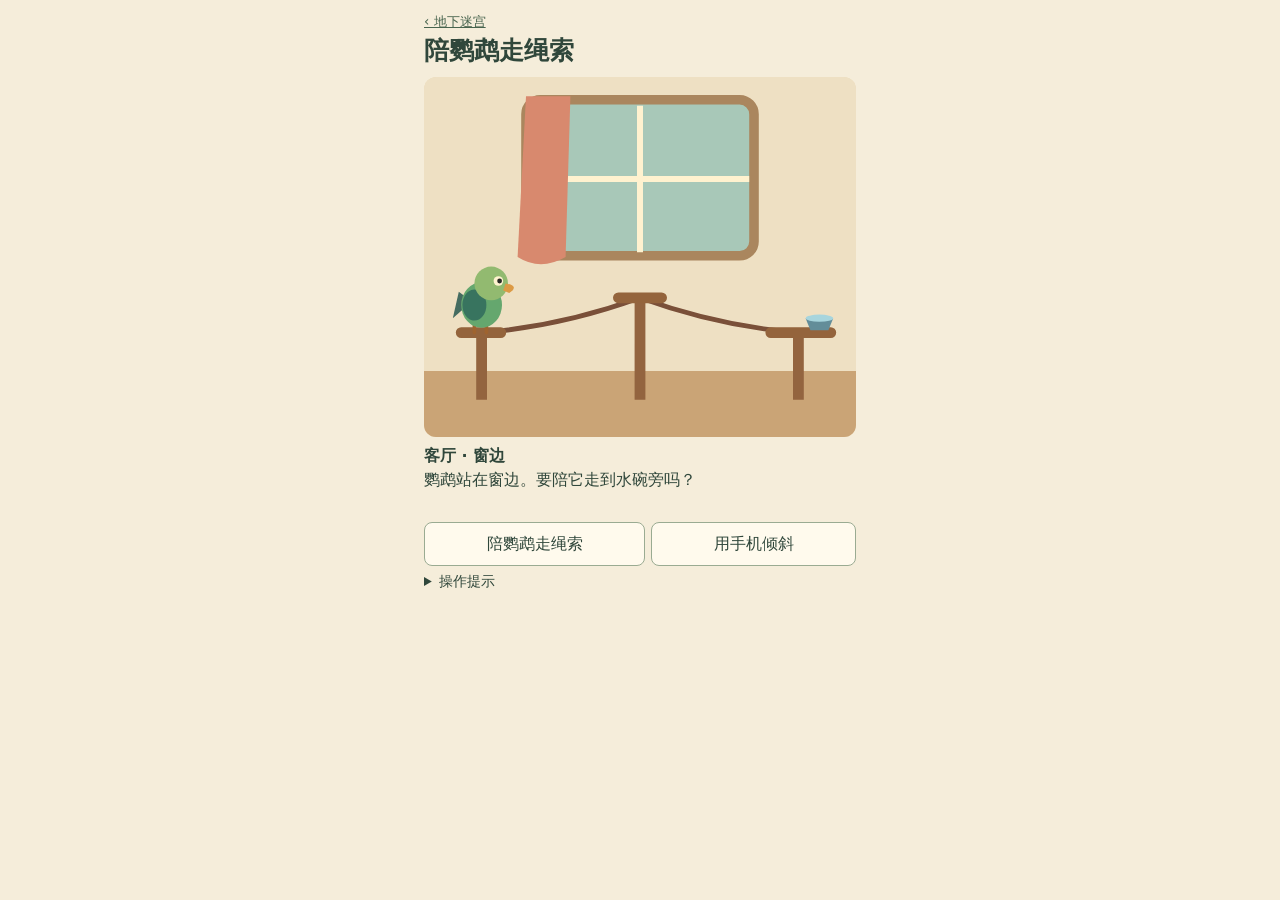
==== parrot/index.html @ d57c3cd9 "Publish parrot rope-walking demo" ====
<!doctype html>
<html lang="zh-CN">
<head>
  <meta charset="utf-8">
  <meta name="viewport" content="width=device-width,initial-scale=1">
  <title>鹦鹉走绳索 · 从家出发</title>
  <link rel="stylesheet" href="style.css">
  <script src="game.js" defer></script>
</head>
<body>
<main>
  <header><a href="../">‹ 地下迷宫</a><h1>陪鹦鹉走绳索</h1></header>
  <svg id="scene" viewBox="0 0 360 300" aria-label="窗边的鹦鹉、两段绳索和终点的水碗" role="img">
    <rect width="360" height="300" fill="#eee0c3"/>
    <path d="M0 245H360V300H0" fill="#caa476"/>
    <rect x="85" y="19" width="190" height="130" rx="12" fill="#a8c8b8" stroke="#aa865e" stroke-width="8"/>
    <path d="M180 24V146M90 85H271" stroke="#fff2cf" stroke-width="5"/>
    <path id="curtain" d="M85 16H122L118 150Q97 162 78 150Z" fill="#d8896e"/>
    <path d="M48 217V269M180 188V269M312 217V269" stroke="#93643f" stroke-width="9"/>
    <path id="rope" d="M48 213Q115 204 180 184Q245 204 312 213" fill="none" stroke="#7a5039" stroke-width="4"/>
    <path d="M31 213H64M162 184H198M289 213H339" stroke="#94643c" stroke-width="9" stroke-linecap="round"/>
    <path d="M318 201H341L337 211H322Z" fill="#638d99"/><ellipse cx="329.5" cy="201" rx="11.5" ry="3" fill="#a7d5dd"/>
    <g id="bird">
      <path d="M-8 -26L-24 -12L-19 -34" fill="#456c60"/>
      <path d="M-6 0v-8M4 0v-8" stroke="#9f642f" stroke-width="3" stroke-linecap="round"/>
      <ellipse cy="-23" rx="17" ry="19" fill="#65a76e"/>
      <ellipse id="wing" cx="-6" cy="-23" rx="10" ry="13" fill="#38745f"/>
      <circle cx="8" cy="-41" r="14" fill="#92ba70"/>
      <circle cx="14" cy="-43" r="4" fill="#fff3cf"/><circle cx="15" cy="-43" r="2" fill="#292a25"/>
      <path d="M20 -41Q32 -39 23 -33L18 -35" fill="#dc9a45"/>
    </g>
    <text id="arrow" x="180" y="67" text-anchor="middle"></text>
  </svg>
  <p id="progress">客厅 · 窗边</p>
  <p id="status" role="status">鹦鹉站在窗边。要陪它走到水碗旁吗？</p>
  <div id="actions" class="actions"></div>
  <div id="controls" class="actions" hidden>
    <button type="button" id="left" aria-label="向左扶稳">← 向左扶</button>
    <button type="button" id="right" aria-label="向右扶稳">向右扶 →</button>
  </div>
  <details><summary>操作提示</summary><p>鹦鹉往左歪，就向右扶。手机倾斜模式下，竖屏、屏幕朝上，像端小托盘一样轻轻倾斜。按钮可按住，电脑也可长按方向键。</p></details>
</main>
</body>
</html>
---- parrot/style.css ----
* { box-sizing: border-box; }
[hidden] { display: none !important; }
body { margin: 0; background: #f5edda; color: #30473b; font: 16px/1.4 system-ui, sans-serif; }
main { max-width: 460px; margin: auto; padding: 10px 14px; }
header a { color: #48644e; font-size: .84rem; }
h1 { margin: 2px 0 8px; font-size: 1.55rem; }
#scene { display: block; width: 100%; max-height: 43dvh; border-radius: 12px; background: #eee0c3; }
#arrow { fill: #633b2b; font-size: 34px; font-weight: bold; }
#curtain { transform-origin: 95px 18px; }
#scene.warning #curtain, #scene.gust #curtain { animation: ripple .45s ease-in-out infinite alternate; }
#scene.gust #wing { animation: flap .18s ease-in-out infinite alternate; transform-origin: -6px -23px; }
@keyframes ripple { to { transform: skewX(14deg); } }
@keyframes flap { to { transform: rotate(-45deg); } }
#progress { font-weight: 700; margin: 8px 0 2px; }
#status { margin: 0 0 8px; min-height: 2.8em; }
.actions { display: flex; gap: 6px; flex-wrap: wrap; margin: 6px 0; }
button { flex: 1 1 auto; min-height: 44px; padding: 5px 9px; color: inherit; background: #fffaed; border: 1px solid #9aab92; border-radius: 8px; font: inherit; cursor: pointer; }
#controls button { background: #d9e5cd; touch-action: none; user-select: none; }
#controls button:active { background: #adc398; }
details { font-size: .86rem; }
details p { margin: 4px 0; }
@media (prefers-reduced-motion: reduce) {
  #scene #curtain, #scene #wing { animation: none; }
  #scene.warning #curtain, #scene.gust #curtain { transform: skewX(14deg); }
}
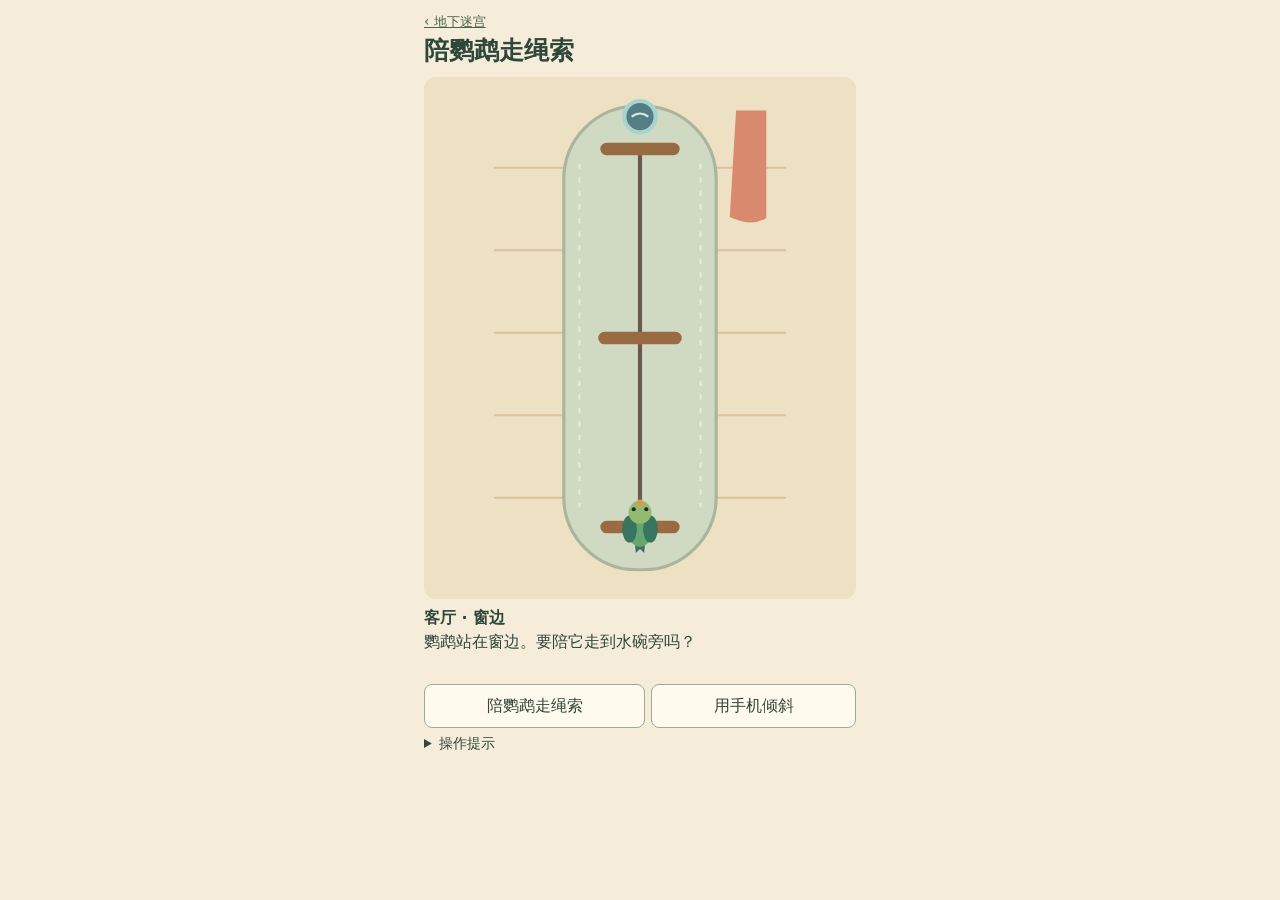
==== commit 5f269ec1: "Show the parrot rope from above and require neutral input" ====
--- a/parrot/index.html
+++ b/parrot/index.html
@@ -4,32 +4,31 @@
   <meta charset="utf-8">
   <meta name="viewport" content="width=device-width,initial-scale=1">
   <title>鹦鹉走绳索 · 从家出发</title>
-  <link rel="stylesheet" href="style.css">
-  <script src="game.js" defer></script>
+  <link rel="stylesheet" href="style.css?v=overhead">
+  <script src="game.js?v=overhead" defer></script>
 </head>
 <body>
 <main>
   <header><a href="../">‹ 地下迷宫</a><h1>陪鹦鹉走绳索</h1></header>
-  <svg id="scene" viewBox="0 0 360 300" aria-label="窗边的鹦鹉、两段绳索和终点的水碗" role="img">
-    <rect width="360" height="300" fill="#eee0c3"/>
-    <path d="M0 245H360V300H0" fill="#caa476"/>
-    <rect x="85" y="19" width="190" height="130" rx="12" fill="#a8c8b8" stroke="#aa865e" stroke-width="8"/>
-    <path d="M180 24V146M90 85H271" stroke="#fff2cf" stroke-width="5"/>
-    <path id="curtain" d="M85 16H122L118 150Q97 162 78 150Z" fill="#d8896e"/>
-    <path d="M48 217V269M180 188V269M312 217V269" stroke="#93643f" stroke-width="9"/>
-    <path id="rope" d="M48 213Q115 204 180 184Q245 204 312 213" fill="none" stroke="#7a5039" stroke-width="4"/>
-    <path d="M31 213H64M162 184H198M289 213H339" stroke="#94643c" stroke-width="9" stroke-linecap="round"/>
-    <path d="M318 201H341L337 211H322Z" fill="#638d99"/><ellipse cx="329.5" cy="201" rx="11.5" ry="3" fill="#a7d5dd"/>
+  <svg id="scene" viewBox="0 0 280 500" aria-label="从上方俯看钢丝。鹦鹉从画面下方走向上方的水碗。" role="img">
+    <rect width="280" height="500" rx="15" fill="#eee0c3"/>
+    <path d="M0 87H280M0 166H280M0 245H280M0 324H280M0 403H280" stroke="#d9c29d" stroke-width="2"/>
+    <rect x="67" y="28" width="146" height="444" rx="70" fill="#d0dac3" stroke="#a9b69c" stroke-width="3"/>
+    <path d="M82 83V412M198 83V412" stroke="#e4ebd6" stroke-width="2" stroke-dasharray="5 8"/>
+    <path id="curtain" d="M232 32H261V135Q247 144 226 134Z" fill="#d8896e"/>
+    <path id="rope" d="M140 431Q140 338 140 250Q140 159 140 69" fill="none" stroke="#69594e" stroke-width="4"/>
+    <path d="M108 431H172M106 250H174M108 69H172" stroke="#986b43" stroke-width="12" stroke-linecap="round"/>
+    <circle cx="140" cy="38" r="15" fill="#547e83" stroke="#a9d3d0" stroke-width="4"/>
+    <path d="M132 38Q140 32 148 38" fill="none" stroke="#d3ede6" stroke-width="2"/>
     <g id="bird">
-      <path d="M-8 -26L-24 -12L-19 -34" fill="#456c60"/>
-      <path d="M-6 0v-8M4 0v-8" stroke="#9f642f" stroke-width="3" stroke-linecap="round"/>
-      <ellipse cy="-23" rx="17" ry="19" fill="#65a76e"/>
-      <ellipse id="wing" cx="-6" cy="-23" rx="10" ry="13" fill="#38745f"/>
-      <circle cx="8" cy="-41" r="14" fill="#92ba70"/>
-      <circle cx="14" cy="-43" r="4" fill="#fff3cf"/><circle cx="15" cy="-43" r="2" fill="#292a25"/>
-      <path d="M20 -41Q32 -39 23 -33L18 -35" fill="#dc9a45"/>
+      <path d="M-6 5L-4 25L0 21L4 25L6 5" fill="#456c60"/>
+      <ellipse rx="13" ry="19" fill="#65a76e"/>
+      <g id="wing" fill="#38745f"><ellipse cx="-10" cy="2" rx="7" ry="13"/><ellipse cx="10" cy="2" rx="7" ry="13"/></g>
+      <circle cy="-14" r="11" fill="#92ba70"/>
+      <circle cx="-6" cy="-17" r="2" fill="#292a25"/><circle cx="6" cy="-17" r="2" fill="#292a25"/>
+      <path d="M-4 -22Q0 -31 4 -22L0 -19Z" fill="#dc9a45"/>
     </g>
-    <text id="arrow" x="180" y="67" text-anchor="middle"></text>
+    <text id="arrow" x="208" y="240" text-anchor="middle"></text>
   </svg>
   <p id="progress">客厅 · 窗边</p>
   <p id="status" role="status">鹦鹉站在窗边。要陪它走到水碗旁吗？</p>
@@ -38,7 +37,7 @@
     <button type="button" id="left" aria-label="向左扶稳">← 向左扶</button>
     <button type="button" id="right" aria-label="向右扶稳">向右扶 →</button>
   </div>
-  <details><summary>操作提示</summary><p>鹦鹉往左歪，就向右扶。手机倾斜模式下，竖屏、屏幕朝上，像端小托盘一样轻轻倾斜。按钮可按住，电脑也可长按方向键。</p></details>
+  <details><summary>操作提示</summary><p>鹦鹉往左歪，就向右扶。手机倾斜模式下，竖屏、屏幕朝上，像端小托盘一样轻轻倾斜。按钮可按住，电脑也可长按方向键。扶正后把手机放回水平，或松开按键，鹦鹉才会继续走。</p></details>
 </main>
 </body>
 </html>
--- a/parrot/style.css
+++ b/parrot/style.css
@@ -4,11 +4,11 @@
 main { max-width: 460px; margin: auto; padding: 10px 14px; }
 header a { color: #48644e; font-size: .84rem; }
 h1 { margin: 2px 0 8px; font-size: 1.55rem; }
-#scene { display: block; width: 100%; max-height: 43dvh; border-radius: 12px; background: #eee0c3; }
+#scene { display: block; width: 100%; max-height: 58dvh; border-radius: 12px; background: #eee0c3; }
 #arrow { fill: #633b2b; font-size: 34px; font-weight: bold; }
-#curtain { transform-origin: 95px 18px; }
+#curtain { transform-origin: 245px 32px; }
 #scene.warning #curtain, #scene.gust #curtain { animation: ripple .45s ease-in-out infinite alternate; }
-#scene.gust #wing { animation: flap .18s ease-in-out infinite alternate; transform-origin: -6px -23px; }
+#scene.gust #wing { animation: flap .18s ease-in-out infinite alternate; transform-origin: 0px 0px; }
 @keyframes ripple { to { transform: skewX(14deg); } }
 @keyframes flap { to { transform: rotate(-45deg); } }
 #progress { font-weight: 700; margin: 8px 0 2px; }
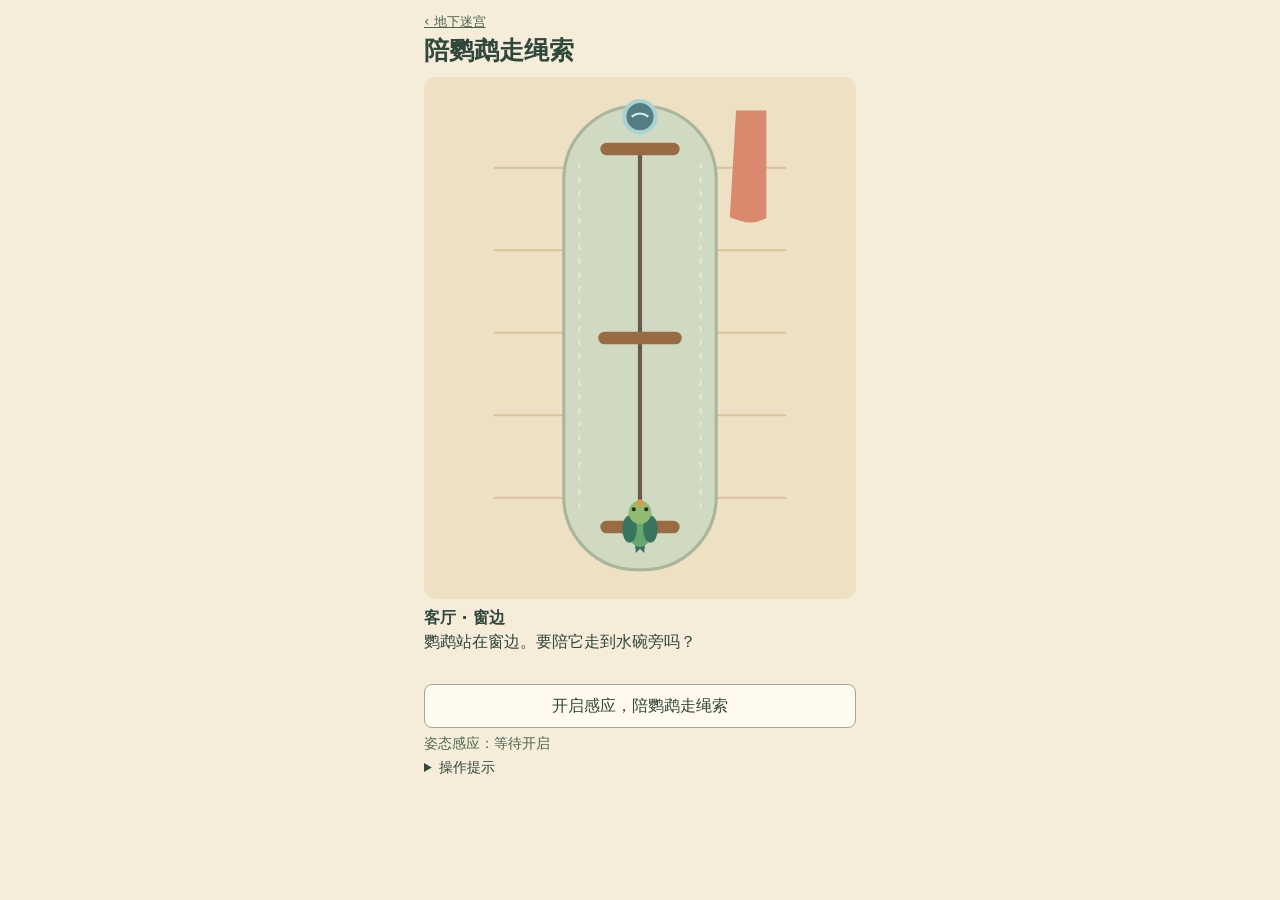
==== commit d86db7a0: "Use only phone orientation to balance the parrot" ====
--- a/parrot/index.html
+++ b/parrot/index.html
@@ -4,8 +4,8 @@
   <meta charset="utf-8">
   <meta name="viewport" content="width=device-width,initial-scale=1">
   <title>鹦鹉走绳索 · 从家出发</title>
-  <link rel="stylesheet" href="style.css?v=overhead">
-  <script src="game.js?v=overhead" defer></script>
+  <link rel="stylesheet" href="style.css?v=tilt-only">
+  <script src="game.js?v=tilt-only" defer></script>
 </head>
 <body>
 <main>
@@ -33,11 +33,8 @@
   <p id="progress">客厅 · 窗边</p>
   <p id="status" role="status">鹦鹉站在窗边。要陪它走到水碗旁吗？</p>
   <div id="actions" class="actions"></div>
-  <div id="controls" class="actions" hidden>
-    <button type="button" id="left" aria-label="向左扶稳">← 向左扶</button>
-    <button type="button" id="right" aria-label="向右扶稳">向右扶 →</button>
-  </div>
-  <details><summary>操作提示</summary><p>鹦鹉往左歪，就向右扶。手机倾斜模式下，竖屏、屏幕朝上，像端小托盘一样轻轻倾斜。按钮可按住，电脑也可长按方向键。扶正后把手机放回水平，或松开按键，鹦鹉才会继续走。</p></details>
+  <p id="sensor">姿态感应：等待开启</p>
+  <details><summary>操作提示</summary><p>手机竖屏、屏幕朝上，像端小托盘。鹦鹉往左歪，就轻轻往右倾。扶正后把手机放回水平。</p></details>
 </main>
 </body>
 </html>
--- a/parrot/style.css
+++ b/parrot/style.css
@@ -15,11 +15,11 @@
 #status { margin: 0 0 8px; min-height: 2.8em; }
 .actions { display: flex; gap: 6px; flex-wrap: wrap; margin: 6px 0; }
 button { flex: 1 1 auto; min-height: 44px; padding: 5px 9px; color: inherit; background: #fffaed; border: 1px solid #9aab92; border-radius: 8px; font: inherit; cursor: pointer; }
-#controls button { background: #d9e5cd; touch-action: none; user-select: none; }
-#controls button:active { background: #adc398; }
 details { font-size: .86rem; }
 details p { margin: 4px 0; }
 @media (prefers-reduced-motion: reduce) {
   #scene #curtain, #scene #wing { animation: none; }
   #scene.warning #curtain, #scene.gust #curtain { transform: skewX(14deg); }
 }
+
+#sensor { font-size: .85rem; margin: 5px 0; color: #48644e; }
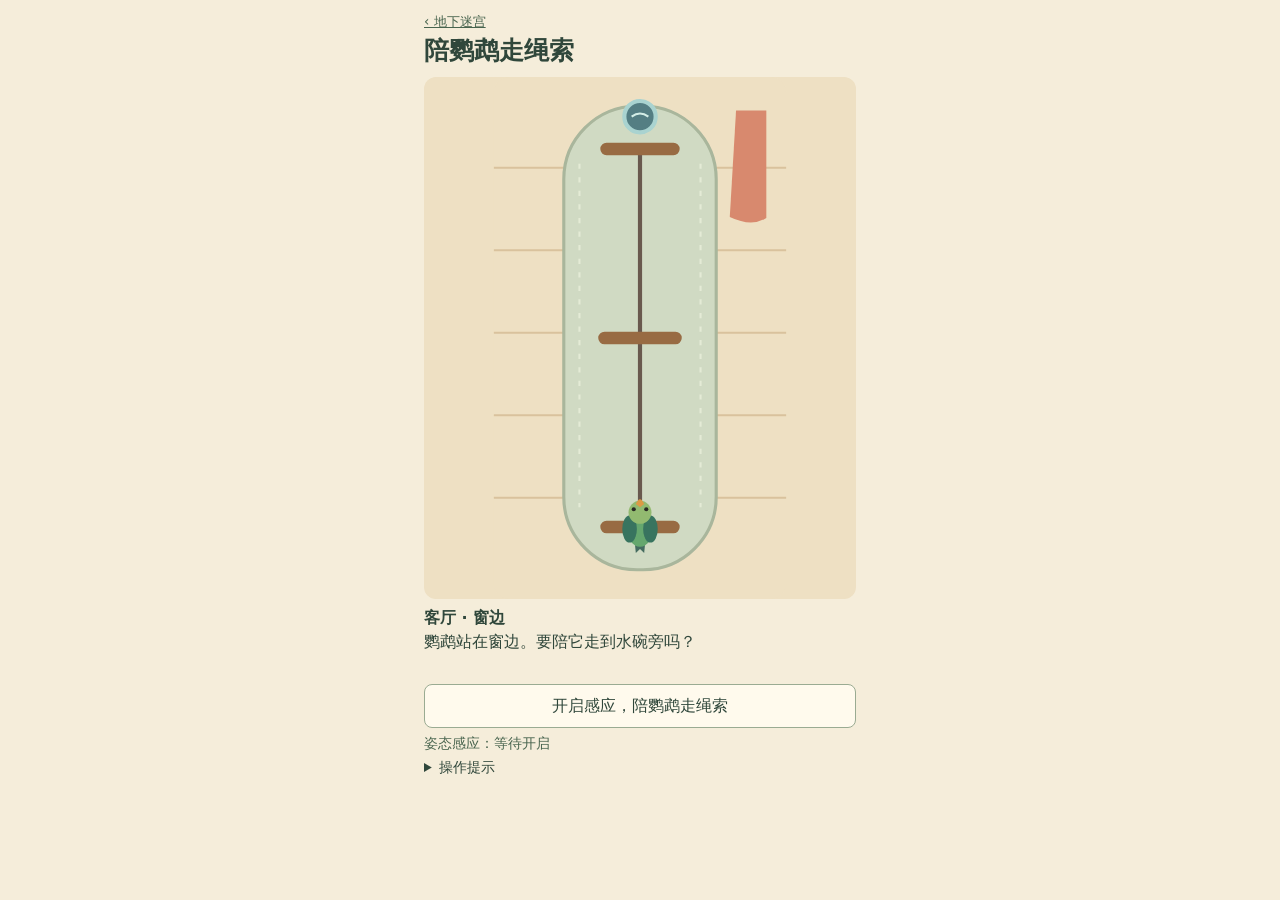
==== commit 4b81e207: "Walk the parrot only while the phone tilts forward" ====
--- a/parrot/index.html
+++ b/parrot/index.html
@@ -4,8 +4,8 @@
   <meta charset="utf-8">
   <meta name="viewport" content="width=device-width,initial-scale=1">
   <title>鹦鹉走绳索 · 从家出发</title>
-  <link rel="stylesheet" href="style.css?v=tilt-only">
-  <script src="game.js?v=tilt-only" defer></script>
+  <link rel="stylesheet" href="style.css?v=forward-tilt">
+  <script src="game.js?v=forward-tilt" defer></script>
 </head>
 <body>
 <main>
@@ -34,7 +34,7 @@
   <p id="status" role="status">鹦鹉站在窗边。要陪它走到水碗旁吗？</p>
   <div id="actions" class="actions"></div>
   <p id="sensor">姿态感应：等待开启</p>
-  <details><summary>操作提示</summary><p>手机竖屏、屏幕朝上，像端小托盘。鹦鹉往左歪，就轻轻往右倾。扶正后把手机放回水平。</p></details>
+  <details><summary>操作提示</summary><p>手机竖屏、屏幕朝上，像端小托盘。放平时停下。轻压手机顶端就往前走。鹦鹉往左歪就向右倾，扶正后把手机左右摆平，再向前倾。</p></details>
 </main>
 </body>
 </html>
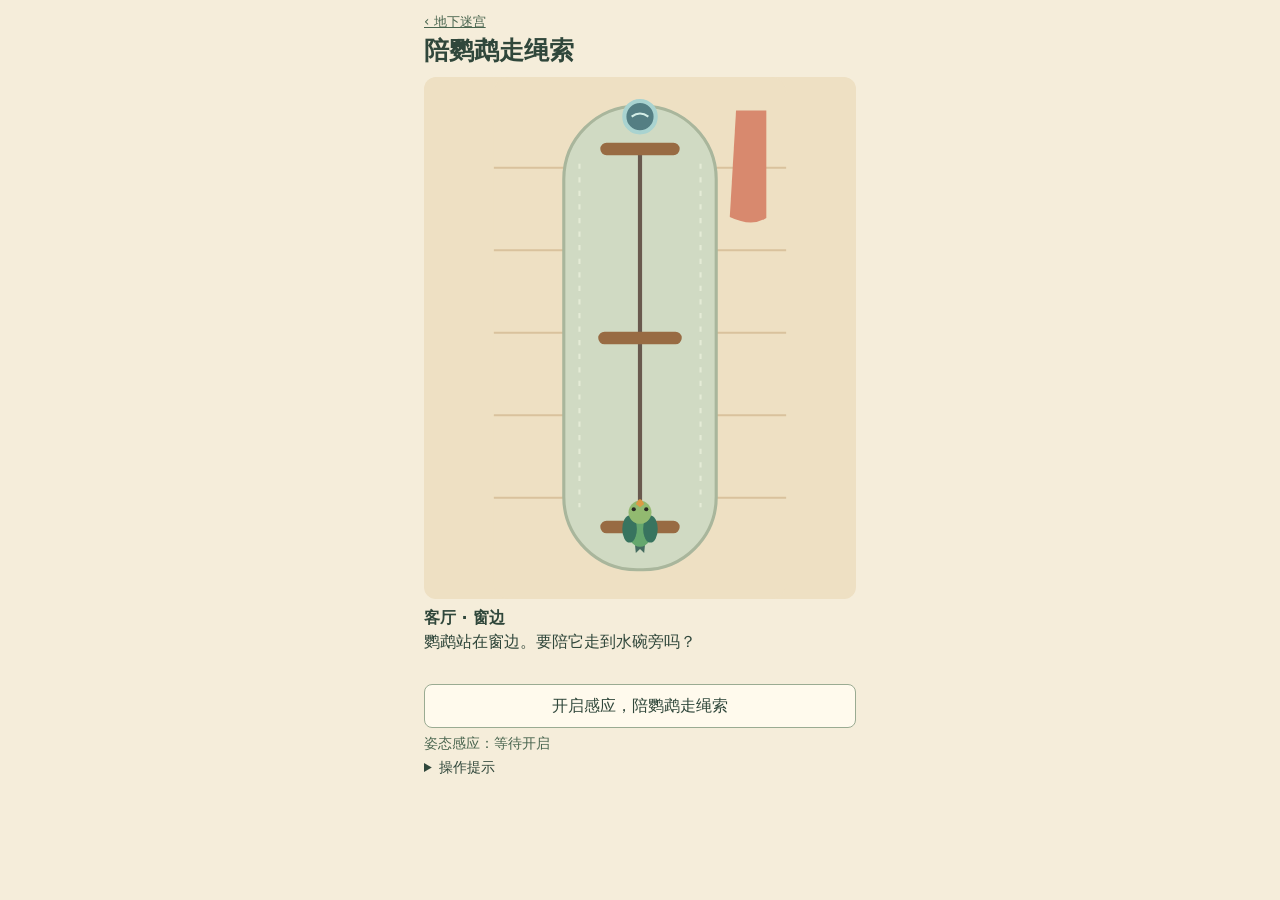
==== commit d7dd47ff: "Reduce forward tilt and flap wings when off balance" ====
--- a/parrot/index.html
+++ b/parrot/index.html
@@ -4,8 +4,8 @@
   <meta charset="utf-8">
   <meta name="viewport" content="width=device-width,initial-scale=1">
   <title>鹦鹉走绳索 · 从家出发</title>
-  <link rel="stylesheet" href="style.css?v=forward-tilt">
-  <script src="game.js?v=forward-tilt" defer></script>
+  <link rel="stylesheet" href="style.css?v=gentle-tilt">
+  <script src="game.js?v=gentle-tilt" defer></script>
 </head>
 <body>
 <main>
--- a/parrot/style.css
+++ b/parrot/style.css
@@ -8,9 +8,9 @@
 #arrow { fill: #633b2b; font-size: 34px; font-weight: bold; }
 #curtain { transform-origin: 245px 32px; }
 #scene.warning #curtain, #scene.gust #curtain { animation: ripple .45s ease-in-out infinite alternate; }
-#scene.gust #wing { animation: flap .18s ease-in-out infinite alternate; transform-origin: 0px 0px; }
+#scene.off-balance #wing { animation: flap .15s ease-in-out infinite alternate; transform-origin: 0px 0px; }
 @keyframes ripple { to { transform: skewX(14deg); } }
-@keyframes flap { to { transform: rotate(-45deg); } }
+@keyframes flap { from { transform: scaleX(1.12); } to { transform: scaleX(1.85) scaleY(.8); } }
 #progress { font-weight: 700; margin: 8px 0 2px; }
 #status { margin: 0 0 8px; min-height: 2.8em; }
 .actions { display: flex; gap: 6px; flex-wrap: wrap; margin: 6px 0; }
@@ -19,6 +19,7 @@
 details p { margin: 4px 0; }
 @media (prefers-reduced-motion: reduce) {
   #scene #curtain, #scene #wing { animation: none; }
+  #scene.off-balance #wing { transform: scaleX(1.55); }
   #scene.warning #curtain, #scene.gust #curtain { transform: skewX(14deg); }
 }
 
